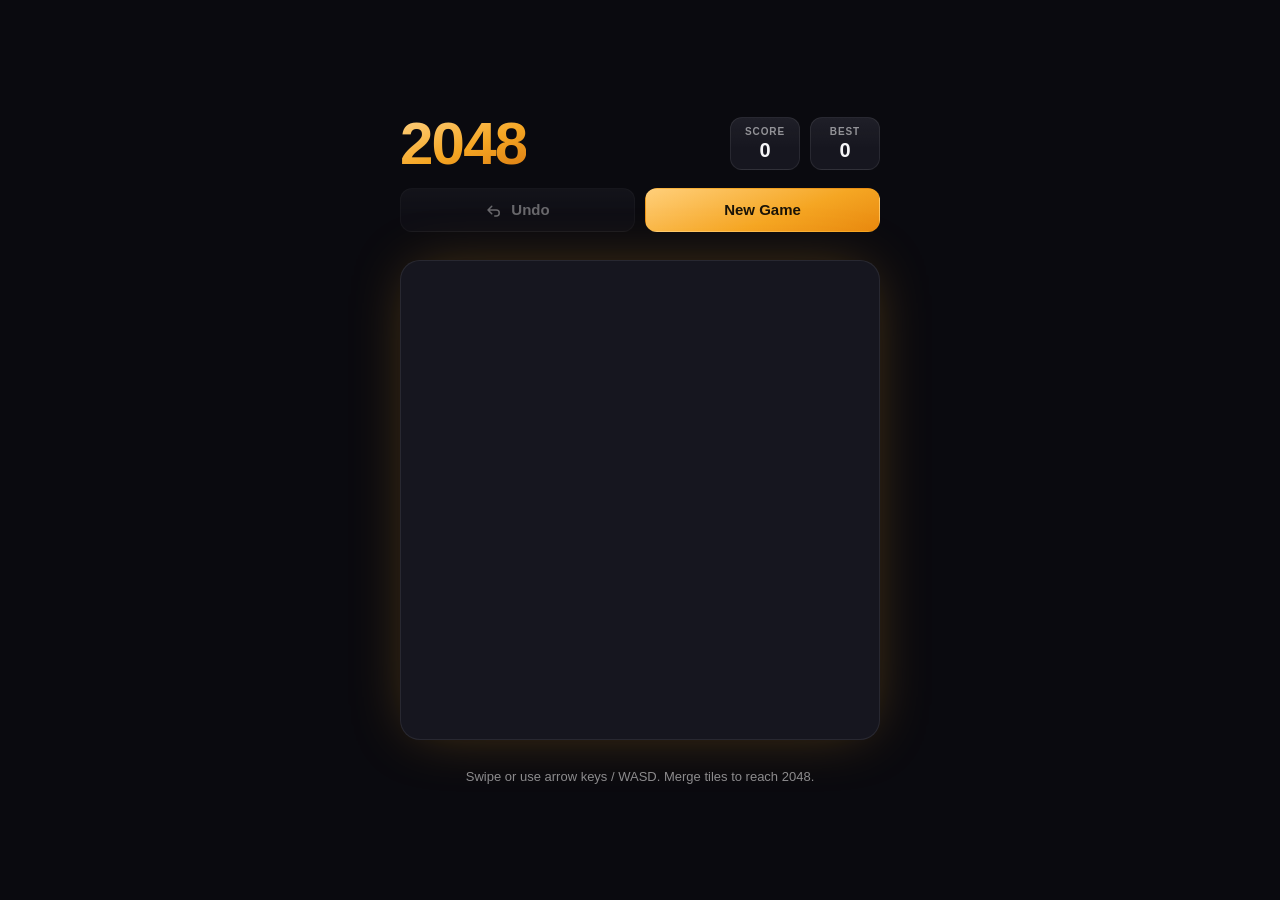
==== games/2048/index.html @ bda6c7ea "Scaffold: hub PWA, design language, icon generator, vendored three.js Co-Authored-By: Claude Fable 5" ====
<!doctype html>
<html lang="en">
<head>
  <meta charset="utf-8" />
  <meta name="viewport" content="width=device-width, initial-scale=1, viewport-fit=cover, maximum-scale=1, user-scalable=no" />
  <title>2048</title>
  <meta name="theme-color" content="#1a1408" />
  <meta name="color-scheme" content="dark" />
  <meta name="description" content="A minimal, offline 2048." />

  <!-- iOS PWA -->
  <meta name="apple-mobile-web-app-capable" content="yes" />
  <meta name="mobile-web-app-capable" content="yes" />
  <meta name="apple-mobile-web-app-status-bar-style" content="black-translucent" />
  <meta name="apple-mobile-web-app-title" content="2048" />
  <link rel="apple-touch-icon" href="./icon-192.png" />

  <link rel="manifest" href="./manifest.webmanifest" />
  <link rel="icon" href="./icon-192.png" />
  <link rel="stylesheet" href="./style.css" />

  <!-- avoid flash of unstyled background -->
  <style>html{background:#0a0a0f}</style>
</head>
<body>
  <div class="app">
    <header class="header">
      <div class="title-row">
        <h1 class="title">2048</h1>
        <div class="stats">
          <div class="chip">
            <span class="chip-label">Score</span>
            <span class="chip-value" id="score">0</span>
          </div>
          <div class="chip">
            <span class="chip-label">Best</span>
            <span class="chip-value" id="best">0</span>
          </div>
        </div>
      </div>
      <div class="controls">
        <button class="btn" id="undo" type="button" aria-label="Undo last move" disabled>
          <svg viewBox="0 0 24 24" width="18" height="18" aria-hidden="true"><path d="M9 7 4 12l5 5M4 12h11a4 4 0 0 1 0 8h-2" fill="none" stroke="currentColor" stroke-width="2" stroke-linecap="round" stroke-linejoin="round"/></svg>
          <span>Undo</span>
        </button>
        <button class="btn btn-primary" id="new-game" type="button" aria-label="New game">
          New Game
        </button>
      </div>
    </header>

    <main class="board-wrap">
      <div class="board" id="board" aria-label="2048 board" role="application" tabindex="0">
        <div class="grid" id="grid" aria-hidden="true"></div>
        <div class="tiles" id="tiles"></div>
        <div class="overlay" id="overlay" hidden>
          <div class="overlay-card">
            <div class="overlay-title" id="overlay-title">You win</div>
            <div class="overlay-sub" id="overlay-sub"></div>
            <div class="overlay-actions" id="overlay-actions"></div>
          </div>
        </div>
      </div>
    </main>

    <p class="hint">Swipe or use arrow keys / WASD. Merge tiles to reach 2048.</p>
  </div>

  <script type="module" src="./game.js"></script>
</body>
</html>
---- games/2048/style.css ----
:root {
  --bg: #0a0a0f;
  --surface: #16161f;
  --surface-2: #1e1e2a;
  --text: #f5f5f7;
  --text-dim: rgba(245, 245, 247, .55);
  --border: rgba(255, 255, 255, .08);
  --radius: 20px;
  --radius-sm: 12px;
  --ease-spring: cubic-bezier(.22, 1.2, .36, 1);
  --ease-out: cubic-bezier(.16, 1, .3, 1);

  --accent: #f5a623;
  --accent-dim: rgba(245, 166, 35, .35);

  /* board geometry, driven by JS via --cell / --gap for tile placement */
  --board-size: min(90vw, 60vh, 480px);
  --gap: calc(var(--board-size) * 0.03);
  --pad: var(--gap);
  --cell: calc((var(--board-size) - var(--pad) * 2 - var(--gap) * 3) / 4);
  --anim-slide: 120ms;
}

* {
  box-sizing: border-box;
  margin: 0;
  padding: 0;
  -webkit-tap-highlight-color: transparent;
}

html, body {
  height: 100%;
}

body {
  background: var(--bg);
  color: var(--text);
  font-family: -apple-system, BlinkMacSystemFont, "Segoe UI", Roboto, "Helvetica Neue", Arial, sans-serif;
  font-variant-numeric: tabular-nums;
  -webkit-font-smoothing: antialiased;
  text-rendering: optimizeLegibility;
  overscroll-behavior: none;
  overflow: hidden;
  touch-action: manipulation;
  user-select: none;
  -webkit-user-select: none;
}

.app {
  min-height: 100%;
  display: flex;
  flex-direction: column;
  align-items: center;
  justify-content: center;
  gap: clamp(16px, 3.5vh, 28px);
  padding:
    calc(env(safe-area-inset-top) + 16px)
    calc(env(safe-area-inset-right) + 16px)
    calc(env(safe-area-inset-bottom) + 16px)
    calc(env(safe-area-inset-left) + 16px);
}

/* ---------- Header ---------- */
.header {
  width: var(--board-size);
  display: flex;
  flex-direction: column;
  gap: 14px;
}

.title-row {
  display: flex;
  align-items: center;
  justify-content: space-between;
  gap: 16px;
}

.title {
  font-size: clamp(40px, 12vw, 60px);
  font-weight: 800;
  letter-spacing: -0.03em;
  line-height: 1;
  background: linear-gradient(160deg, #ffd488, var(--accent) 55%, #d97a12);
  -webkit-background-clip: text;
  background-clip: text;
  color: transparent;
}

.stats {
  display: flex;
  gap: 10px;
}

.chip {
  background: var(--surface);
  border: 1px solid var(--border);
  border-radius: var(--radius-sm);
  padding: 8px 14px;
  min-width: 70px;
  display: flex;
  flex-direction: column;
  align-items: center;
  gap: 2px;
  background-image: linear-gradient(180deg, rgba(255, 255, 255, .04), transparent 60%);
}

.chip-label {
  font-size: 10px;
  font-weight: 700;
  letter-spacing: 0.09em;
  text-transform: uppercase;
  color: var(--text-dim);
}

.chip-value {
  font-size: 20px;
  font-weight: 700;
  line-height: 1.1;
}

.controls {
  display: flex;
  gap: 10px;
}

.btn {
  flex: 1;
  display: inline-flex;
  align-items: center;
  justify-content: center;
  gap: 8px;
  height: 44px;
  padding: 0 18px;
  border: 1px solid var(--border);
  border-radius: var(--radius-sm);
  background: var(--surface);
  background-image: linear-gradient(180deg, rgba(255, 255, 255, .05), transparent 60%);
  color: var(--text);
  font-size: 15px;
  font-weight: 600;
  font-family: inherit;
  cursor: pointer;
  transition: transform 120ms var(--ease-out), opacity 120ms var(--ease-out), background-color 120ms var(--ease-out);
}

.btn:active {
  transform: scale(0.96);
}

.btn:disabled {
  opacity: 0.4;
  cursor: default;
  transform: none;
}

.btn-primary {
  border-color: transparent;
  color: #1a1408;
  background: linear-gradient(160deg, #ffcf7a, var(--accent) 60%, #e8890f);
  font-weight: 700;
}

.btn svg {
  display: block;
}

/* ---------- Board ---------- */
.board-wrap {
  display: flex;
  justify-content: center;
}

.board {
  position: relative;
  width: var(--board-size);
  height: var(--board-size);
  padding: var(--pad);
  border-radius: var(--radius);
  background: var(--surface);
  border: 1px solid var(--border);
  box-shadow: 0 0 60px -14px var(--accent-dim);
  touch-action: none;
  outline: none;
}

.grid {
  position: absolute;
  inset: var(--pad);
  display: grid;
  grid-template-columns: repeat(4, 1fr);
  grid-template-rows: repeat(4, 1fr);
  gap: var(--gap);
}

.grid-cell {
  border-radius: var(--radius-sm);
  background: var(--surface-2);
}

.tiles {
  position: absolute;
  inset: var(--pad);
}

.tile {
  position: absolute;
  width: var(--cell);
  height: var(--cell);
  border-radius: var(--radius-sm);
  display: flex;
  align-items: center;
  justify-content: center;
  font-weight: 800;
  letter-spacing: -0.02em;
  line-height: 1;
  transform: translate3d(var(--x), var(--y), 0);
  transition: transform var(--anim-slide) var(--ease-out);
  will-change: transform;
  background: var(--tile-bg, #3a3630);
  color: var(--tile-fg, var(--text));
  box-shadow: var(--tile-glow, none);
}

.tile-inner {
  /* the pop / spawn animation lives on an inner wrapper so it never fights
     the slide transform on .tile */
  display: flex;
  align-items: center;
  justify-content: center;
  width: 100%;
  height: 100%;
  font-size: var(--tile-fs, calc(var(--cell) * 0.42));
}

.tile-new .tile-inner {
  animation: spawn 180ms var(--ease-spring) both;
}

.tile-merged .tile-inner {
  animation: pop 180ms var(--ease-out) both;
}

@keyframes spawn {
  0% { transform: scale(0); opacity: 0; }
  100% { transform: scale(1); opacity: 1; }
}

@keyframes pop {
  0% { transform: scale(1); }
  40% { transform: scale(1.18); }
  100% { transform: scale(1); }
}

/* ---------- Score float ---------- */
.score-float {
  position: absolute;
  right: 0;
  top: 0;
  font-size: 18px;
  font-weight: 800;
  color: var(--accent);
  pointer-events: none;
  animation: floatup 700ms var(--ease-out) both;
}

@keyframes floatup {
  0% { transform: translateY(6px); opacity: 0; }
  20% { opacity: 1; }
  100% { transform: translateY(-22px); opacity: 0; }
}

/* ---------- Overlay ---------- */
.overlay {
  position: absolute;
  inset: 0;
  border-radius: var(--radius);
  display: flex;
  align-items: center;
  justify-content: center;
  background: rgba(10, 10, 15, .72);
  backdrop-filter: blur(6px);
  -webkit-backdrop-filter: blur(6px);
  animation: fade 260ms var(--ease-out) both;
  z-index: 5;
}

.overlay[hidden] {
  display: none;
}

@keyframes fade {
  from { opacity: 0; }
  to { opacity: 1; }
}

.overlay-card {
  text-align: center;
  padding: 24px;
  display: flex;
  flex-direction: column;
  align-items: center;
  gap: 8px;
  animation: rise 280ms var(--ease-spring) both;
}

@keyframes rise {
  from { transform: translateY(10px) scale(.96); opacity: 0; }
  to { transform: translateY(0) scale(1); opacity: 1; }
}

.overlay-title {
  font-size: clamp(32px, 9vw, 46px);
  font-weight: 800;
  letter-spacing: -0.03em;
  background: linear-gradient(160deg, #ffd488, var(--accent) 55%, #d97a12);
  -webkit-background-clip: text;
  background-clip: text;
  color: transparent;
}

.overlay-sub {
  font-size: 16px;
  color: var(--text-dim);
  margin-bottom: 8px;
}

.overlay-actions {
  display: flex;
  gap: 10px;
  margin-top: 4px;
}

.overlay-actions .btn {
  flex: none;
  padding: 0 22px;
}

/* ---------- Hint ---------- */
.hint {
  width: var(--board-size);
  text-align: center;
  font-size: 13px;
  color: var(--text-dim);
  line-height: 1.4;
}

@media (max-height: 640px) {
  .hint { display: none; }
}

@media (prefers-reduced-motion: reduce) {
  .tile { transition-duration: 1ms; }
  .tile-new .tile-inner,
  .tile-merged .tile-inner,
  .overlay,
  .overlay-card,
  .score-float { animation-duration: 1ms; }
}
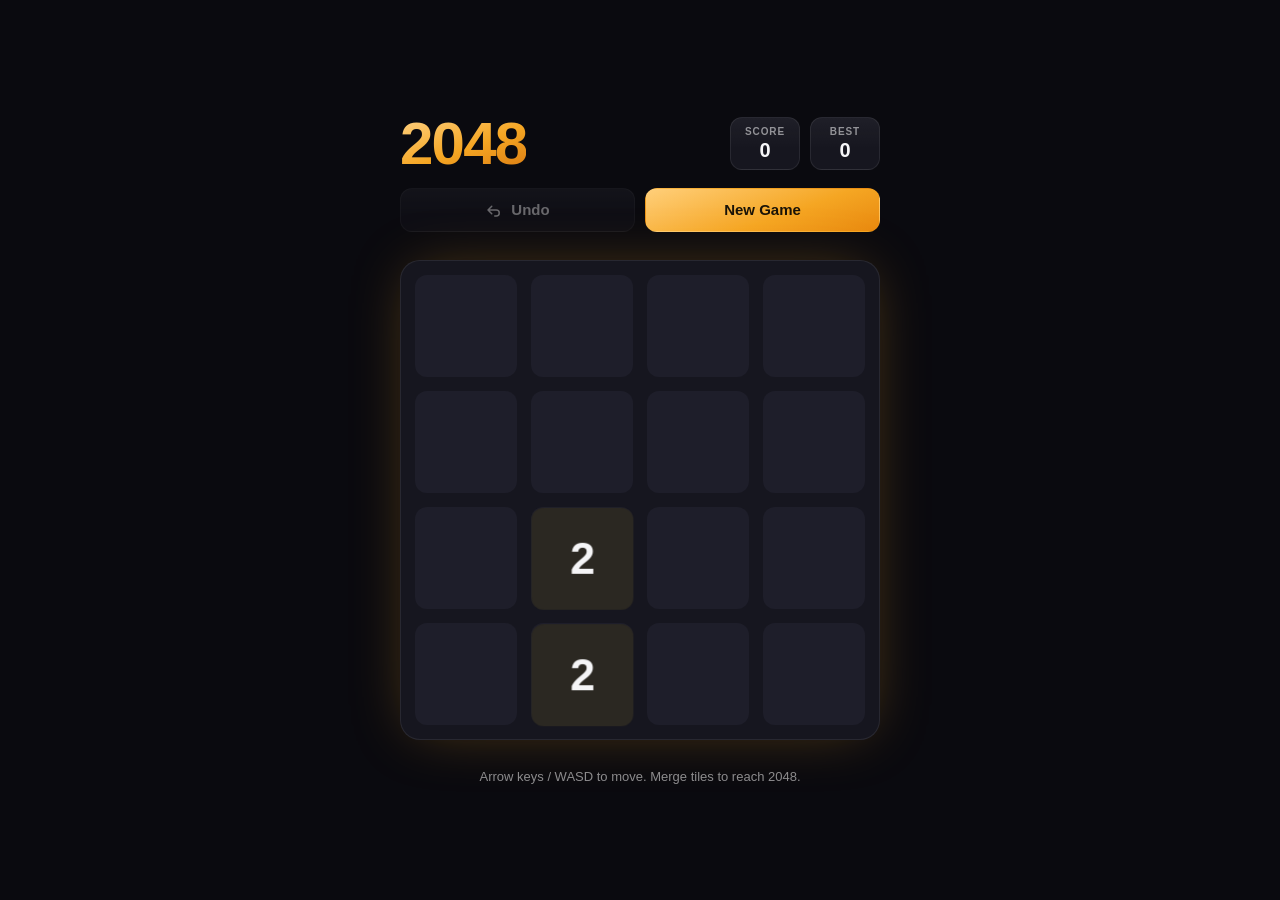
==== commit c56c9da1: "Tailor control hints to touch vs keyboard across all games Add .if-touch/.if-key spans toggled by ho" ====
--- a/games/2048/index.html
+++ b/games/2048/index.html
@@ -63,7 +63,7 @@
       </div>
     </main>
 
-    <p class="hint">Swipe or use arrow keys / WASD. Merge tiles to reach 2048.</p>
+    <p class="hint"><span class="if-touch">Swipe to move.</span><span class="if-key">Arrow keys / WASD to move.</span> Merge tiles to reach 2048.</p>
   </div>
 
   <script type="module" src="./game.js"></script>
--- a/games/2048/style.css
+++ b/games/2048/style.css
@@ -92,6 +92,7 @@
 }
 
 .chip {
+  position: relative;
   background: var(--surface);
   border: 1px solid var(--border);
   border-radius: var(--radius-sm);
@@ -356,3 +357,11 @@
   .overlay-card,
   .score-float { animation-duration: 1ms; }
 }
+
+/* Control hints: show only the variant matching the input device */
+@media (hover: hover) and (pointer: fine) {
+  .if-touch { display: none; }
+}
+@media (hover: none), (pointer: coarse) {
+  .if-key { display: none; }
+}
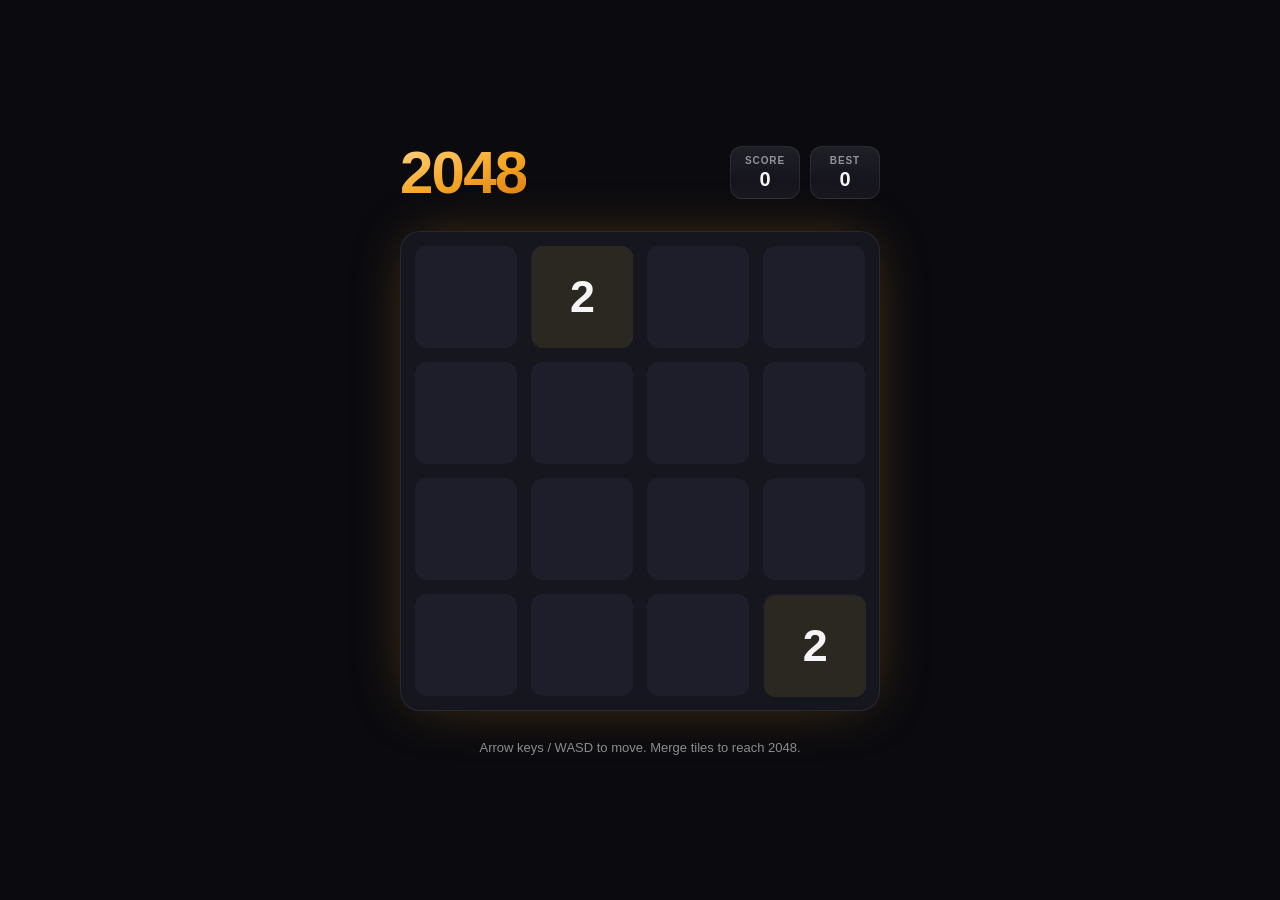
==== commit 061e0e9e: "Rework 2048: no undo, New Game only at game over, real tile animations Remove undo entirely (button," ====
--- a/games/2048/index.html
+++ b/games/2048/index.html
@@ -25,27 +25,16 @@
 <body>
   <div class="app">
     <header class="header">
-      <div class="title-row">
-        <h1 class="title">2048</h1>
-        <div class="stats">
-          <div class="chip">
-            <span class="chip-label">Score</span>
-            <span class="chip-value" id="score">0</span>
-          </div>
-          <div class="chip">
-            <span class="chip-label">Best</span>
-            <span class="chip-value" id="best">0</span>
-          </div>
+      <h1 class="title">2048</h1>
+      <div class="stats">
+        <div class="chip">
+          <span class="chip-label">Score</span>
+          <span class="chip-value" id="score">0</span>
         </div>
-      </div>
-      <div class="controls">
-        <button class="btn" id="undo" type="button" aria-label="Undo last move" disabled>
-          <svg viewBox="0 0 24 24" width="18" height="18" aria-hidden="true"><path d="M9 7 4 12l5 5M4 12h11a4 4 0 0 1 0 8h-2" fill="none" stroke="currentColor" stroke-width="2" stroke-linecap="round" stroke-linejoin="round"/></svg>
-          <span>Undo</span>
-        </button>
-        <button class="btn btn-primary" id="new-game" type="button" aria-label="New game">
-          New Game
-        </button>
+        <div class="chip">
+          <span class="chip-label">Best</span>
+          <span class="chip-value" id="best">0</span>
+        </div>
       </div>
     </header>
 
@@ -64,6 +53,20 @@
     </main>
 
     <p class="hint"><span class="if-touch">Swipe to move.</span><span class="if-key">Arrow keys / WASD to move.</span> Merge tiles to reach 2048.</p>
+
+    <button class="install-btn" id="install" type="button" hidden>
+      <svg viewBox="0 0 24 24" width="16" height="16" aria-hidden="true"><path d="M12 3v12m0 0 4-4m-4 4-4-4M4 17v2a2 2 0 0 0 2 2h12a2 2 0 0 0 2-2v-2" fill="none" stroke="currentColor" stroke-width="2" stroke-linecap="round" stroke-linejoin="round"/></svg>
+      <span>Add to Home Screen</span>
+    </button>
+
+    <div class="install-tip" id="install-tip" hidden>
+      <div class="install-tip-card">
+        <p>Install this app: tap the <strong>Share</strong> button
+        <svg viewBox="0 0 24 24" width="15" height="15" aria-hidden="true"><path d="M12 3v12M12 3 8 7m4-4 4 4M5 11v8a2 2 0 0 0 2 2h10a2 2 0 0 0 2-2v-8" fill="none" stroke="currentColor" stroke-width="2" stroke-linecap="round" stroke-linejoin="round"/></svg>
+        in your browser, then <strong>Add to Home Screen</strong>.</p>
+        <button class="btn" id="install-tip-close" type="button">Got it</button>
+      </div>
+    </div>
   </div>
 
   <script type="module" src="./game.js"></script>
--- a/games/2048/style.css
+++ b/games/2048/style.css
@@ -18,7 +18,7 @@
   --gap: calc(var(--board-size) * 0.03);
   --pad: var(--gap);
   --cell: calc((var(--board-size) - var(--pad) * 2 - var(--gap) * 3) / 4);
-  --anim-slide: 120ms;
+  --anim-slide: 150ms;
 }
 
 * {
@@ -64,12 +64,6 @@
 .header {
   width: var(--board-size);
   display: flex;
-  flex-direction: column;
-  gap: 14px;
-}
-
-.title-row {
-  display: flex;
   align-items: center;
   justify-content: space-between;
   gap: 16px;
@@ -117,11 +111,6 @@
   font-size: 20px;
   font-weight: 700;
   line-height: 1.1;
-}
-
-.controls {
-  display: flex;
-  gap: 10px;
 }
 
 .btn {
@@ -234,7 +223,7 @@
 }
 
 .tile-new .tile-inner {
-  animation: spawn 180ms var(--ease-spring) both;
+  animation: spawn 160ms var(--ease-spring) both;
 }
 
 .tile-merged .tile-inner {
@@ -242,13 +231,24 @@
 }
 
 @keyframes spawn {
-  0% { transform: scale(0); opacity: 0; }
+  0% { transform: scale(0.4); opacity: 0; }
   100% { transform: scale(1); opacity: 1; }
 }
 
 @keyframes pop {
   0% { transform: scale(1); }
   40% { transform: scale(1.18); }
+  100% { transform: scale(1); }
+}
+
+/* ---------- Score chip bump ---------- */
+.chip-bump {
+  animation: chip-bump 200ms var(--ease-spring) both;
+}
+
+@keyframes chip-bump {
+  0% { transform: scale(1); }
+  40% { transform: scale(1.08); }
   100% { transform: scale(1); }
 }
 
@@ -349,12 +349,89 @@
   .hint { display: none; }
 }
 
+/* ---------- Install button ---------- */
+.install-btn {
+  display: inline-flex;
+  align-items: center;
+  gap: 6px;
+  height: 34px;
+  padding: 0 14px;
+  border: 1px solid var(--border);
+  border-radius: 999px;
+  background: transparent;
+  color: var(--text-dim);
+  font-size: 13px;
+  font-weight: 600;
+  font-family: inherit;
+  cursor: pointer;
+  transition: color 120ms var(--ease-out), border-color 120ms var(--ease-out), background-color 120ms var(--ease-out), transform 120ms var(--ease-out);
+}
+
+.install-btn:hover {
+  color: var(--text);
+  border-color: rgba(255, 255, 255, .18);
+  background: var(--surface);
+}
+
+.install-btn:active {
+  transform: scale(0.96);
+}
+
+.install-btn[hidden] {
+  display: none;
+}
+
+.install-tip {
+  position: fixed;
+  inset: 0;
+  z-index: 20;
+  display: flex;
+  align-items: center;
+  justify-content: center;
+  background: rgba(0, 0, 0, .6);
+  padding:
+    calc(env(safe-area-inset-top) + 16px)
+    calc(env(safe-area-inset-right) + 16px)
+    calc(env(safe-area-inset-bottom) + 16px)
+    calc(env(safe-area-inset-left) + 16px);
+  animation: fade 200ms var(--ease-out) both;
+}
+
+.install-tip[hidden] {
+  display: none;
+}
+
+.install-tip-card {
+  max-width: 320px;
+  background: var(--surface);
+  border: 1px solid var(--border);
+  border-radius: var(--radius);
+  padding: 20px;
+  text-align: center;
+  display: flex;
+  flex-direction: column;
+  align-items: center;
+  gap: 14px;
+}
+
+.install-tip-card p {
+  font-size: 14px;
+  line-height: 1.5;
+  color: var(--text);
+}
+
+.install-tip-card svg {
+  vertical-align: -2px;
+}
+
 @media (prefers-reduced-motion: reduce) {
   .tile { transition-duration: 1ms; }
   .tile-new .tile-inner,
   .tile-merged .tile-inner,
   .overlay,
   .overlay-card,
+  .install-tip,
+  .chip-bump,
   .score-float { animation-duration: 1ms; }
 }
 
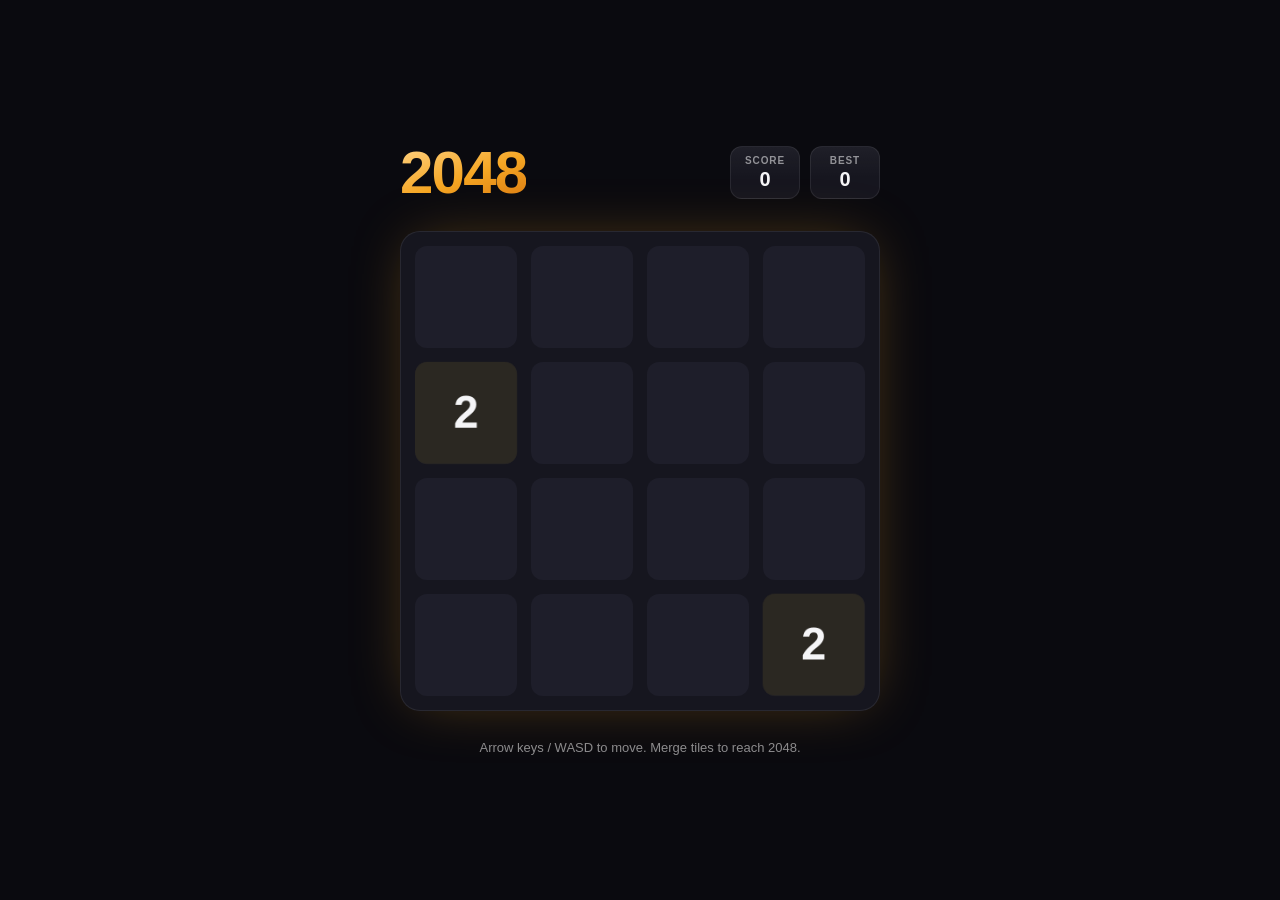
==== commit c94d1576: "2048: rebuild the animation from scratch, slower and choreographed The old motion was a 150ms CSS tr" ====
--- a/games/2048/index.html
+++ b/games/2048/index.html
@@ -42,6 +42,9 @@
       <div class="board" id="board" aria-label="2048 board" role="application" tabindex="0">
         <div class="grid" id="grid" aria-hidden="true"></div>
         <div class="tiles" id="tiles"></div>
+        <div class="fx" id="fx" aria-hidden="true"></div>
+        <div class="fx fx-labels" id="fx-labels" aria-hidden="true"></div>
+        <div class="board-glow" id="board-glow" aria-hidden="true"></div>
         <div class="overlay" id="overlay" hidden>
           <div class="overlay-card">
             <div class="overlay-title" id="overlay-title">You win</div>
--- a/games/2048/style.css
+++ b/games/2048/style.css
@@ -18,7 +18,6 @@
   --gap: calc(var(--board-size) * 0.03);
   --pad: var(--gap);
   --cell: calc((var(--board-size) - var(--pad) * 2 - var(--gap) * 3) / 4);
-  --anim-slide: 150ms;
 }
 
 * {
@@ -173,6 +172,20 @@
   outline: none;
 }
 
+/* The board's own transform is owned by game.js: every swipe tips the tray —
+   2.4° for a legal move, a harder shove for a blocked one. */
+
+/* milestone merges light the whole board from behind */
+.board-glow {
+  position: absolute;
+  inset: -2px;
+  border-radius: var(--radius);
+  pointer-events: none;
+  opacity: 0;
+  box-shadow: 0 0 60px 6px var(--accent-dim), inset 0 0 40px -6px var(--accent-dim);
+  z-index: 4;
+}
+
 .grid {
   position: absolute;
   inset: var(--pad);
@@ -187,58 +200,98 @@
   background: var(--surface-2);
 }
 
-.tiles {
+.tiles,
+.fx {
   position: absolute;
   inset: var(--pad);
 }
 
+.fx {
+  pointer-events: none;
+  z-index: 4;
+  /* bursts belong to the tray: the clip is pushed out to the board's own
+     rounded edge, so a spark dies at the border rather than on an
+     invisible line, and a shockwave never floats over the page */
+  overflow: clip;
+  overflow-clip-margin: var(--pad);
+  border-radius: var(--radius-sm);
+}
+
+/* …but a "+N" has to be able to leave the board to be readable */
+.fx-labels {
+  overflow: visible;
+}
+
+/* .tile carries position only; .tile-face carries every scale (squash,
+   stretch, pop, spawn) so the two never fight over one transform. */
 .tile {
   position: absolute;
   width: var(--cell);
   height: var(--cell);
-  border-radius: var(--radius-sm);
-  display: flex;
-  align-items: center;
-  justify-content: center;
   font-weight: 800;
   letter-spacing: -0.02em;
   line-height: 1;
-  transform: translate3d(var(--x), var(--y), 0);
-  transition: transform var(--anim-slide) var(--ease-out);
+  transform: translate3d(var(--x, 0px), var(--y, 0px), 0);
   will-change: transform;
+  z-index: 1;
+}
+
+.tile-face {
+  position: absolute;
+  inset: 0;
+  display: flex;
+  align-items: center;
+  justify-content: center;
+  border-radius: var(--radius-sm);
+  font-size: var(--tile-fs, calc(var(--cell) * 0.42));
   background: var(--tile-bg, #3a3630);
   color: var(--tile-fg, var(--text));
   box-shadow: var(--tile-glow, none);
-}
-
-.tile-inner {
-  /* the pop / spawn animation lives on an inner wrapper so it never fights
-     the slide transform on .tile */
-  display: flex;
-  align-items: center;
-  justify-content: center;
-  width: 100%;
-  height: 100%;
-  font-size: var(--tile-fs, calc(var(--cell) * 0.42));
-}
-
-.tile-new .tile-inner {
-  animation: spawn 160ms var(--ease-spring) both;
-}
-
-.tile-merged .tile-inner {
-  animation: pop 180ms var(--ease-out) both;
-}
-
-@keyframes spawn {
-  0% { transform: scale(0.4); opacity: 0; }
-  100% { transform: scale(1); opacity: 1; }
-}
-
-@keyframes pop {
-  0% { transform: scale(1); }
-  40% { transform: scale(1.18); }
-  100% { transform: scale(1); }
+  will-change: transform;
+  backface-visibility: hidden;
+}
+
+/* the white kick at the instant two tiles become one */
+.tile-flash {
+  position: absolute;
+  inset: 0;
+  border-radius: inherit;
+  opacity: 0;
+  pointer-events: none;
+  background: radial-gradient(circle at 50% 42%,
+    rgba(255, 255, 255, .95), rgba(255, 255, 255, .45) 55%, rgba(255, 255, 255, 0) 78%);
+}
+
+.tile-num {
+  position: relative;
+}
+
+/* ---------- Effects layer ---------- */
+.fx > * {
+  position: absolute;
+  pointer-events: none;
+  will-change: transform, opacity;
+}
+
+.fx-ring {
+  border-radius: var(--radius-sm);
+  border: 2px solid var(--ring-color, var(--accent));
+  box-shadow: 0 0 18px -2px var(--ring-color, var(--accent));
+}
+
+.fx-spark {
+  border-radius: 50%;
+  background: var(--spark-color, var(--accent));
+  box-shadow: 0 0 10px -1px var(--spark-color, var(--accent));
+}
+
+.fx-float {
+  font-size: calc(var(--cell) * 0.26);
+  font-weight: 800;
+  letter-spacing: -0.02em;
+  color: #fff;
+  text-shadow: 0 2px 10px rgba(0, 0, 0, .55);
+  white-space: nowrap;
 }
 
 /* ---------- Score chip bump ---------- */
@@ -250,24 +303,6 @@
   0% { transform: scale(1); }
   40% { transform: scale(1.08); }
   100% { transform: scale(1); }
-}
-
-/* ---------- Score float ---------- */
-.score-float {
-  position: absolute;
-  right: 0;
-  top: 0;
-  font-size: 18px;
-  font-weight: 800;
-  color: var(--accent);
-  pointer-events: none;
-  animation: floatup 700ms var(--ease-out) both;
-}
-
-@keyframes floatup {
-  0% { transform: translateY(6px); opacity: 0; }
-  20% { opacity: 1; }
-  100% { transform: translateY(-22px); opacity: 0; }
 }
 
 /* ---------- Overlay ---------- */
@@ -424,15 +459,13 @@
   vertical-align: -2px;
 }
 
+/* Tile motion is scripted, and game.js collapses it to ~0ms under the same
+   query; this handles what CSS still owns. */
 @media (prefers-reduced-motion: reduce) {
-  .tile { transition-duration: 1ms; }
-  .tile-new .tile-inner,
-  .tile-merged .tile-inner,
   .overlay,
   .overlay-card,
   .install-tip,
-  .chip-bump,
-  .score-float { animation-duration: 1ms; }
+  .chip-bump { animation-duration: 1ms; }
 }
 
 /* Control hints: show only the variant matching the input device */
